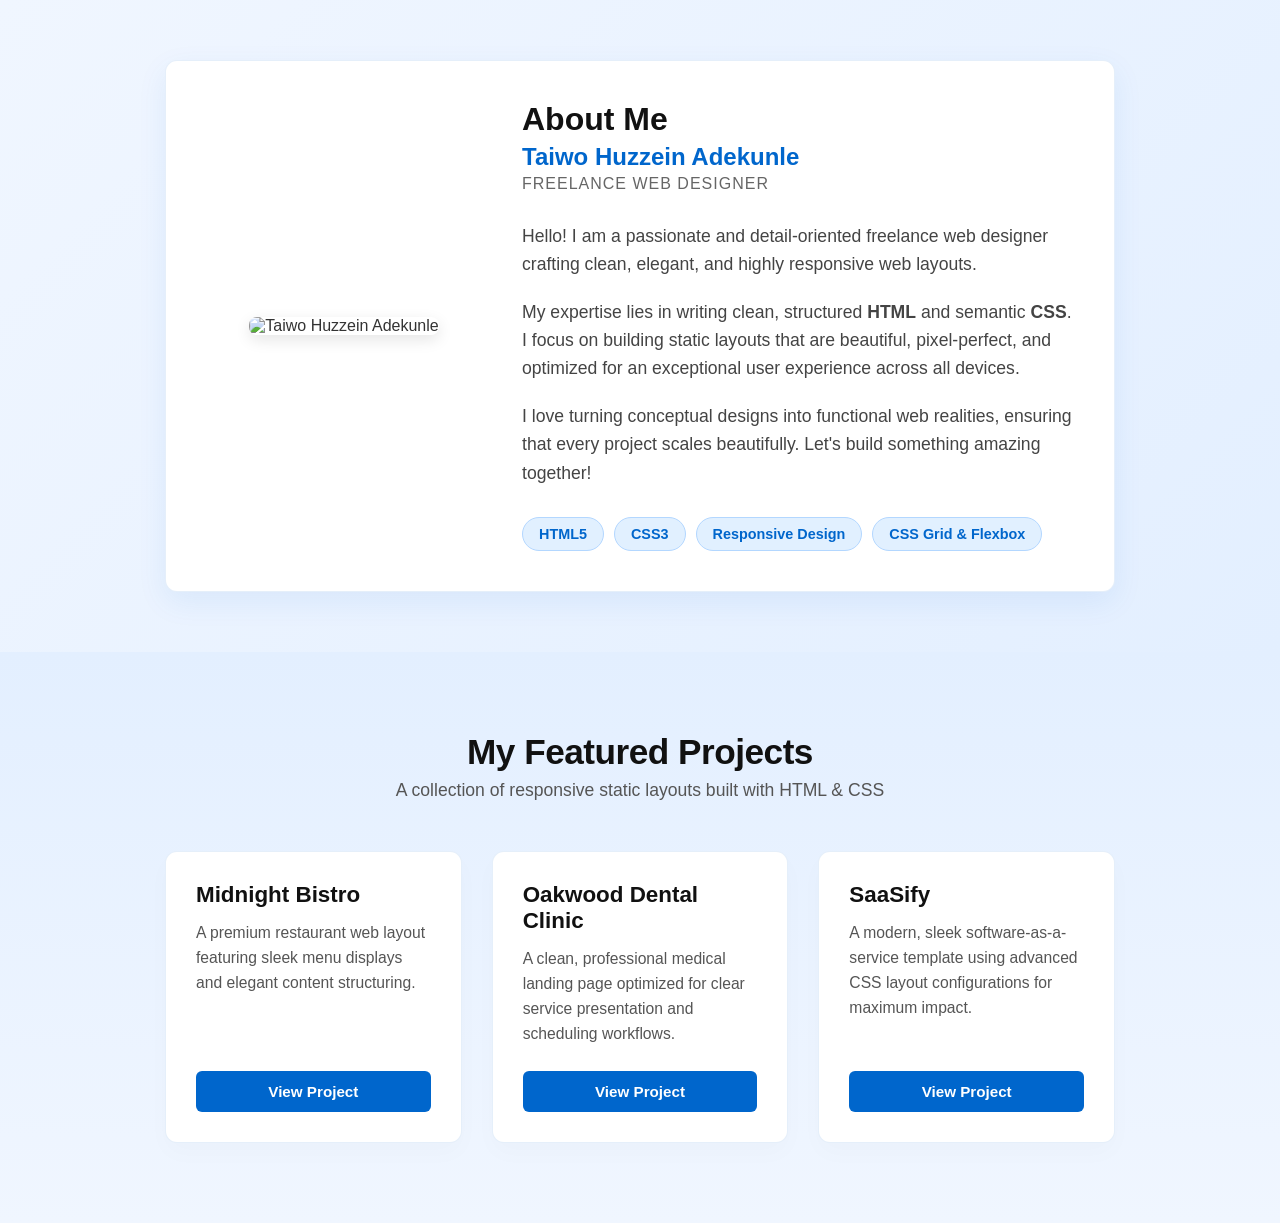
==== index.html @ 9a2b23b3 "Add files via upload" ====
<!DOCTYPE html>
<html lang="en">
<head>
    <meta charset="UTF-8">
    <meta name="viewport" content="width=device-width, initial-scale=1.0">
    <title>Taiwo Huzzein Adekunle | Portfolio</title>
    <link rel="stylesheet" href="style.css">
</head>
<body>

    <!-- ABOUT ME SECTION -->
    <section class="about-section">
        <div class="about-container">
            <div class="about-image">
                <!-- Drop your photo into the main folder and name it profile.jpg -->
                <img src="profile.jpg" alt="Taiwo Huzzein Adekunle">
            </div>
            <div class="about-content">
                <h2>About Me</h2>
                <h3>Taiwo Huzzein Adekunle</h3>
                <p class="subtitle">Freelance Web Designer</p>
                <p>
                    Hello! I am a passionate and detail-oriented freelance web designer crafting clean, elegant, and highly responsive web layouts.
                </p>
                <p>
                    My expertise lies in writing clean, structured <strong>HTML</strong> and semantic <strong>CSS</strong>. I focus on building static layouts that are beautiful, pixel-perfect, and optimized for an exceptional user experience across all devices.
                </p>
                <p>
                    I love turning conceptual designs into functional web realities, ensuring that every project scales beautifully. Let's build something amazing together!
                </p>
                <div class="about-skills">
                    <span>HTML5</span>
                    <span>CSS3</span>
                    <span>Responsive Design</span>
                    <span>CSS Grid & Flexbox</span>
                </div>
            </div>
        </div>
    </section>

    <!-- PROJECTS SECTION -->
    <section class="projects-section">
        <div class="projects-container">
            <h2>My Featured Projects</h2>
            <p class="section-subtitle">A collection of responsive static layouts built with HTML & CSS</p>

            <div class="projects-grid">
                <!-- Project 1: Midnight Bistro -->
                <div class="project-card">
                    <div class="project-info">
                        <h3>Midnight Bistro</h3>
                        <p>A premium restaurant web layout featuring sleek menu displays and elegant content structuring.</p>
                        <a href="midnight-bistro/index.html" class="project-link" target="_blank">View Project</a>
                    </div>
                </div>

                <!-- Project 2: Oakwood Dental -->
                <div class="project-card">
                    <div class="project-info">
                        <h3>Oakwood Dental Clinic</h3>
                        <p>A clean, professional medical landing page optimized for clear service presentation and scheduling workflows.</p>
                        <a href="oakwood-dental/index.html" class="project-link" target="_blank">View Project</a>
                    </div>
                </div>

                <!-- Project 3: SaaSify -->
                <div class="project-card">
                    <div class="project-info">
                        <h3>SaaSify</h3>
                        <p>A modern, sleek software-as-a-service template using advanced CSS layout configurations for maximum impact.</p>
                        <a href="saasify/index.html" class="project-link" target="_blank">View Project</a>
                    </div>
                </div>
            </div>
        </div>
    </section>

</body>
</html>
---- style.css ----
/* General Reset */
* {
    margin: 0;
    padding: 0;
    box-sizing: border-box;
}

/* About Section Styling */
/* About Section Styling */
.about-section {
    padding: 60px 20px;
    /* Beautiful, bright soft blue gradient */
    background: linear-gradient(135deg, #f0f6ff 0%, #e3efff 100%);
    font-family: 'Segoe UI', Tahoma, Geneva, Verdana, sans-serif;
    color: #333;
}

.about-container {
    max-width: 950px;
    margin: 0 auto;
    background: #ffffff; /* Crisp white card so it stands out */
    padding: 40px;
    border-radius: 12px;
    box-shadow: 0 10px 30px rgba(0, 102, 204, 0.08);
    border: 1px solid rgba(0, 102, 204, 0.1);
    display: flex;
    align-items: center;
    gap: 40px;
}

.about-image {
    flex: 1;
    min-width: 250px;
    text-align: center;
}

.about-image img {
    width: 100%;
    max-width: 300px;
    height: auto;
    border-radius: 8px;
    box-shadow: 0 5px 15px rgba(0,0,0,0.1);
    object-fit: cover;
}

.about-content {
    flex: 2;
}

.about-content h2 {
    font-size: 2rem;
    color: #111;
    margin-bottom: 5px;
}

.about-content h3 {
    font-size: 1.5rem;
    color: #0066cc;
    margin: 5px 0 0 0;
    font-weight: 600;
}

.about-content .subtitle {
    font-size: 1rem;
    color: #666;
    text-transform: uppercase;
    letter-spacing: 1px;
    margin-bottom: 25px;
    font-weight: 500;
}

.about-content p {
    font-size: 1.1rem;
    line-height: 1.6;
    margin-bottom: 20px;
    color: #444;
}

.about-skills {
    margin-top: 30px;
    display: flex;
    flex-wrap: wrap;
    gap: 10px;
}

.about-skills span {
    background-color: #e1f0ff;
    color: #0066cc;
    padding: 8px 16px;
    border-radius: 20px;
    font-size: 0.9rem;
    font-weight: 600;
    border: 1px solid #b3d7ff;
}

/* Projects Section Styling */
.projects-section {
    padding: 80px 20px;
    /* Continuing the beautiful bright blue background */
    background: linear-gradient(180deg, #e3efff 0%, #f0f6ff 100%);
    font-family: 'Segoe UI', Tahoma, Geneva, Verdana, sans-serif;
}

.projects-container {
    max-width: 950px;
    margin: 0 auto;
}

.projects-container h2 {
    font-size: 2.2rem;
    color: #111;
    text-align: center;
    margin-bottom: 8px;
    letter-spacing: -0.5px;
}

.projects-container .section-subtitle {
    font-size: 1.1rem;
    color: #555;
    text-align: center;
    margin-bottom: 50px;
}

/* CSS Grid for Project Cards */
.projects-grid {
    display: grid;
    grid-template-columns: repeat(auto-fit, minmax(280px, 1fr));
    gap: 30px;
}

/* Enhanced Card Styling */
.project-card {
    background: #ffffff; /* Crisp white cards to match the About card */
    border: 1px solid rgba(0, 102, 204, 0.1);
    border-radius: 12px;
    overflow: hidden;
    transition: transform 0.4s cubic-bezier(0.16, 1, 0.3, 1), box-shadow 0.4s cubic-bezier(0.16, 1, 0.3, 1);
    display: flex;
    flex-direction: column;
    box-shadow: 0 10px 25px rgba(0, 0, 0, 0.02);
}

/* Hover lift effect for interactivity */
.project-card:hover {
    transform: translateY(-8px);
    box-shadow: 0 20px 35px rgba(0, 102, 204, 0.12);
    border-color: #0066cc;
}

.project-info {
    padding: 30px;
    display: flex;
    flex-direction: column;
    flex-grow: 1;
}

.project-info h3 {
    font-size: 1.4rem;
    color: #111;
    margin: 0 0 12px 0;
    font-weight: 600;
}

.project-info p {
    font-size: 0.98rem;
    color: #555;
    line-height: 1.6;
    margin-bottom: 25px;
    flex-grow: 1;
}

/* View Project Button */
.project-link {
    display: inline-block;
    text-align: center;
    background-color: #0066cc;
    color: #ffffff;
    padding: 12px 20px;
    border-radius: 6px;
    text-decoration: none;
    font-weight: 600;
    font-size: 0.95rem;
    transition: background-color 0.2s ease, transform 0.2s ease;
}

.project-link:hover {
    background-color: #004c99;
}

.project-link:active {
    transform: scale(0.98);
}

/* Responsive View */
@media (max-width: 768px) {
    .about-container {
        flex-direction: column;
        text-align: center;
        padding: 30px 20px;
        gap: 25px;
    }
    .about-skills {
        justify-content: center;
    }
}
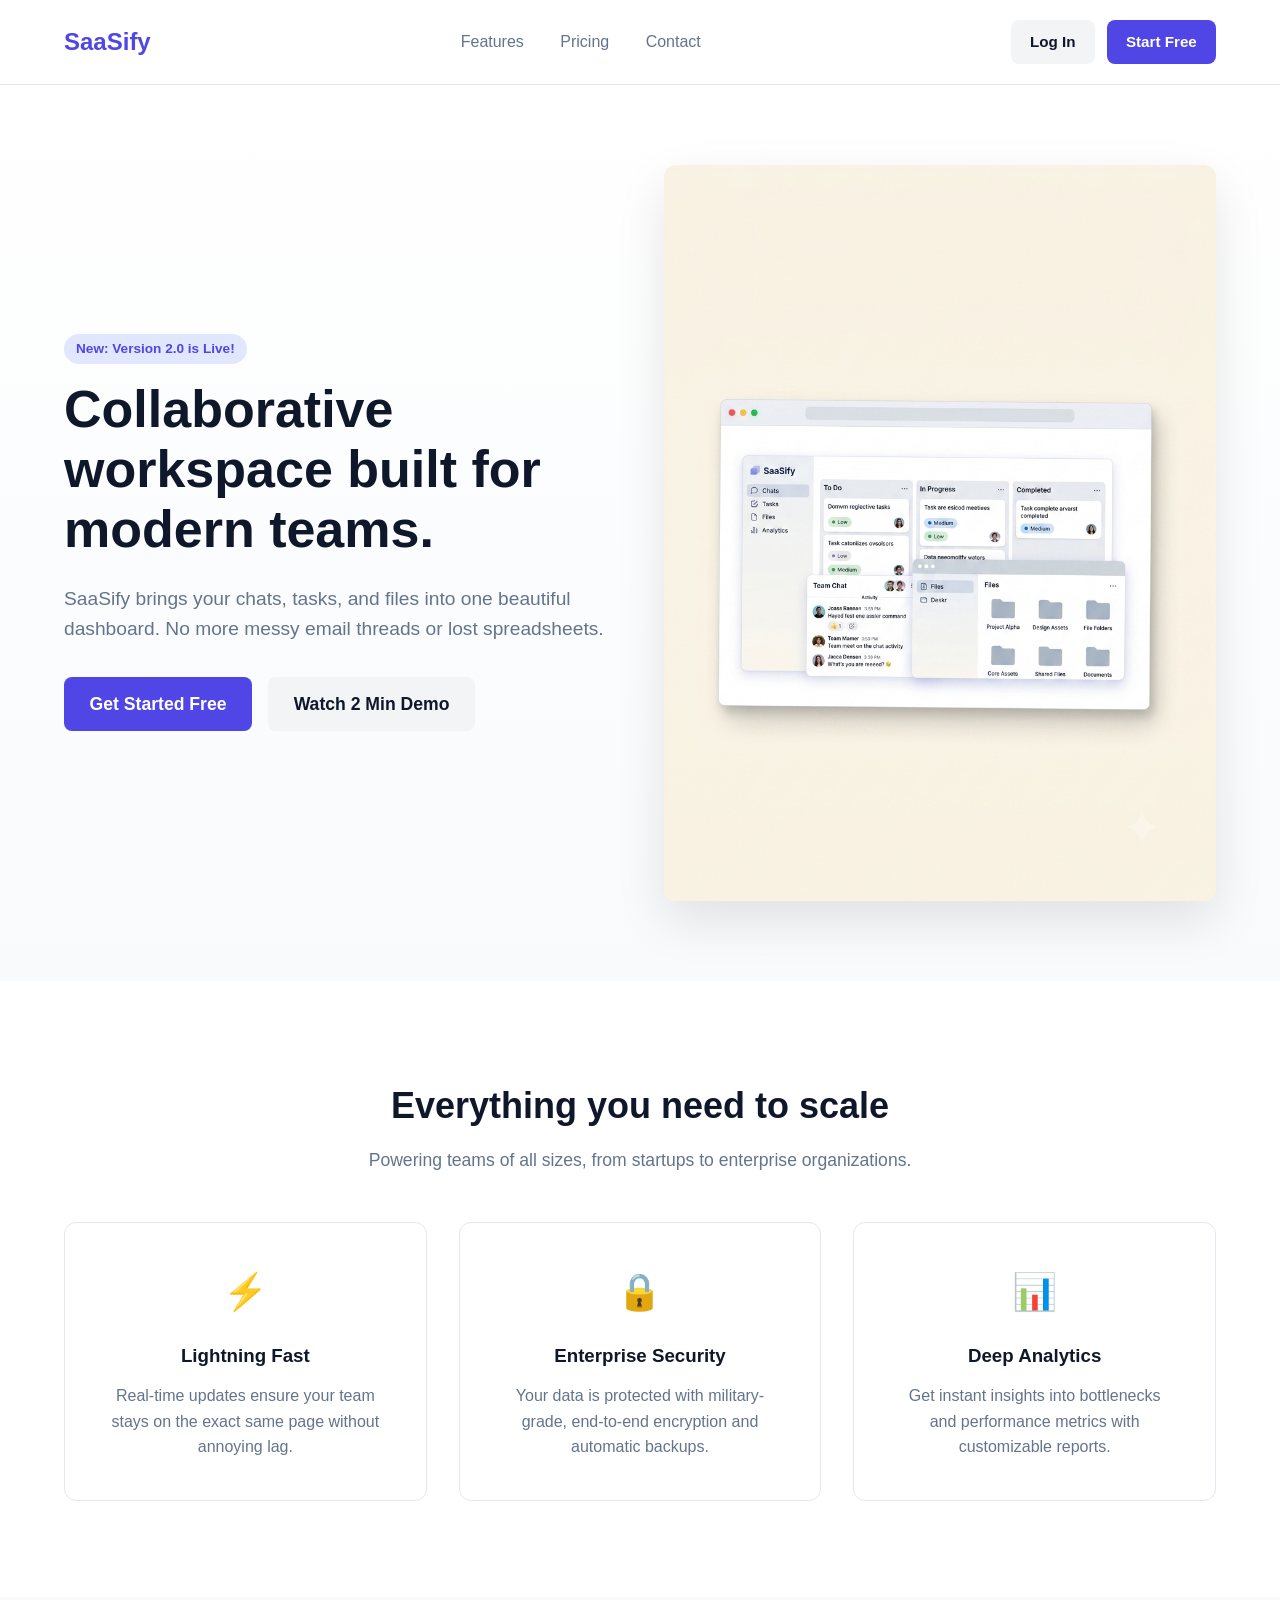
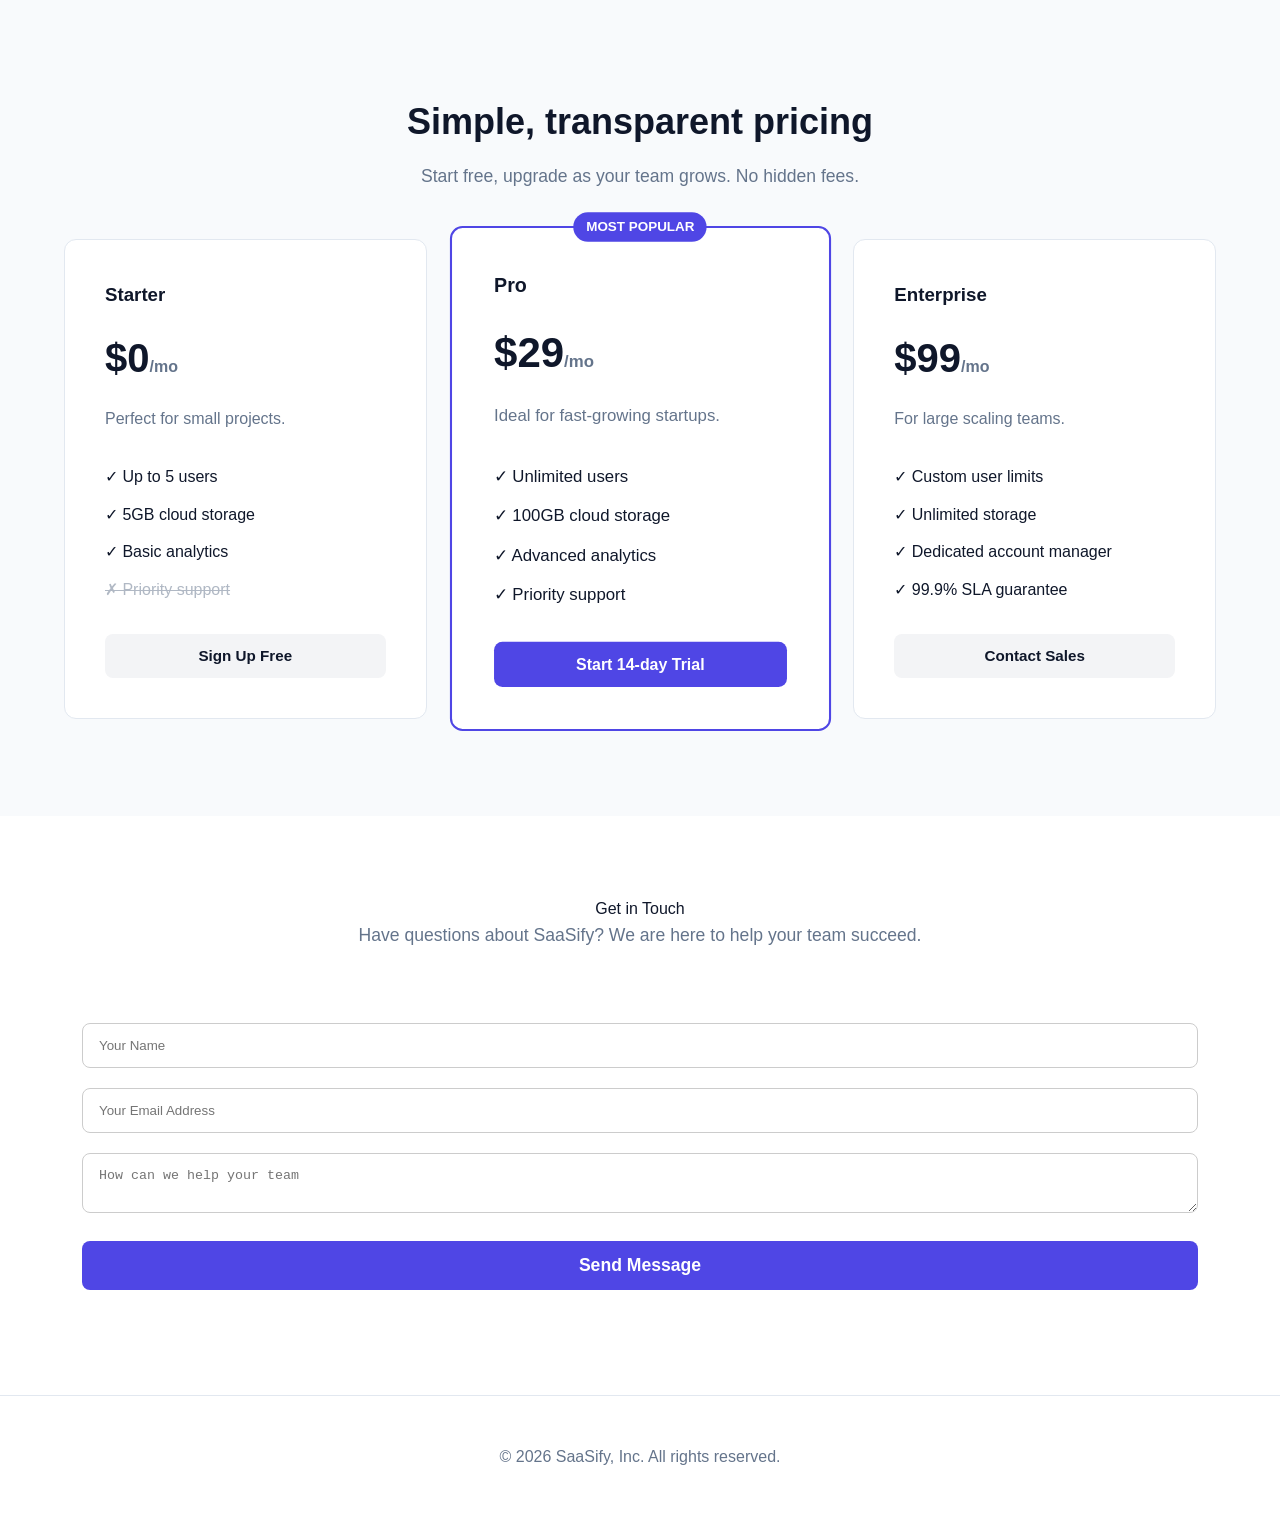
==== commit ecb447a2: "Add files via upload" ====
--- a/index.html
+++ b/index.html
@@ -1,79 +1,149 @@
 <!DOCTYPE html>
 <html lang="en">
 <head>
-    <meta charset="UTF-8">
-    <meta name="viewport" content="width=device-width, initial-scale=1.0">
-    <title>Taiwo Huzzein Adekunle | Portfolio</title>
-    <link rel="stylesheet" href="style.css">
+  <meta charset="UTF-8">
+  <meta name="viewport" content="width=device-width, initial-scale=1.0">
+  <title>SaaSify - Streamline Your Team's Workflow</title>
+  <link rel="stylesheet" href="style.css">
 </head>
 <body>
 
-    <!-- ABOUT ME SECTION -->
-    <section class="about-section">
-        <div class="about-container">
-            <div class="about-image">
-                <!-- Drop your photo into the main folder and name it profile.jpg -->
-                <img src="profile.jpg" alt="Taiwo Huzzein Adekunle">
-            </div>
-            <div class="about-content">
-                <h2>About Me</h2>
-                <h3>Taiwo Huzzein Adekunle</h3>
-                <p class="subtitle">Freelance Web Designer</p>
-                <p>
-                    Hello! I am a passionate and detail-oriented freelance web designer crafting clean, elegant, and highly responsive web layouts.
-                </p>
-                <p>
-                    My expertise lies in writing clean, structured <strong>HTML</strong> and semantic <strong>CSS</strong>. I focus on building static layouts that are beautiful, pixel-perfect, and optimized for an exceptional user experience across all devices.
-                </p>
-                <p>
-                    I love turning conceptual designs into functional web realities, ensuring that every project scales beautifully. Let's build something amazing together!
-                </p>
-                <div class="about-skills">
-                    <span>HTML5</span>
-                    <span>CSS3</span>
-                    <span>Responsive Design</span>
-                    <span>CSS Grid & Flexbox</span>
-                </div>
-            </div>
+  <header class="navbar">
+    <div class="logo">SaaSify</div>
+    <nav class="nav-links">
+      <a href="#features">Features</a>
+      <a href="#pricing">Pricing</a>
+      <a href="#contact">Contact</a>
+    </nav>
+    <div class="nav-actions">
+      <a href="#" class="btn btn-secondary">Log In</a>
+      <a href="#" class="btn btn-primary">Start Free</a>
+    </div>
+  </header>
+
+  <section class="hero">
+    <div class="container hero-grid">
+      <div class="hero-content">
+        <span class="badge">New: Version 2.0 is Live!</span>
+        <h1>Collaborative workspace built for modern teams.</h1>
+        <p>SaaSify brings your chats, tasks, and files into one beautiful dashboard. No more messy email threads or lost spreadsheets.</p>
+        <div class="hero-buttons">
+          <a href="#pricing" class="btn btn-primary btn-large">Get Started Free</a>
+          <a href="#" class="btn btn-secondary btn-large">Watch 2 Min Demo</a>
         </div>
-    </section>
+      </div>
+      <div class="hero-visual">
+        <img src="saasify-image.PNG" alt="SaaSify Platform Dashboard Mockup" class="mockup-img">
+        </div>
+      </div>
+    </div>
+  </section>
 
-    <!-- PROJECTS SECTION -->
-    <section class="projects-section">
-        <div class="projects-container">
-            <h2>My Featured Projects</h2>
-            <p class="section-subtitle">A collection of responsive static layouts built with HTML & CSS</p>
+  <section id="features" class="features">
+    <div class="container text-center">
+      <h2>Everything you need to scale</h2>
+      <p class="subtitle">Powering teams of all sizes, from startups to enterprise organizations.</p>
 
-            <div class="projects-grid">
-                <!-- Project 1: Midnight Bistro -->
-                <div class="project-card">
-                    <div class="project-info">
-                        <h3>Midnight Bistro</h3>
-                        <p>A premium restaurant web layout featuring sleek menu displays and elegant content structuring.</p>
-                        <a href="midnight-bistro/index.html" class="project-link" target="_blank">View Project</a>
-                    </div>
-                </div>
+      <div class="features-grid">
+        <div class="feature-card">
+          <div class="icon-box">⚡</div>
+          <h3>Lightning Fast</h3>
+          <p>Real-time updates ensure your team stays on the exact same page without annoying lag.</p>
+        </div>
+        <div class="feature-card">
+          <div class="icon-box">🔒</div>
+          <h3>Enterprise Security</h3>
+          <p>Your data is protected with military-grade, end-to-end encryption and automatic backups.</p>
+        </div>
+        <div class="feature-card">
+          <div class="icon-box">📊</div>
+          <h3>Deep Analytics</h3>
+          <p>Get instant insights into bottlenecks and performance metrics with customizable reports.</p>
+        </div>
+      </div>
+    </div>
+  </section>
 
-                <!-- Project 2: Oakwood Dental -->
-                <div class="project-card">
-                    <div class="project-info">
-                        <h3>Oakwood Dental Clinic</h3>
-                        <p>A clean, professional medical landing page optimized for clear service presentation and scheduling workflows.</p>
-                        <a href="oakwood-dental/index.html" class="project-link" target="_blank">View Project</a>
-                    </div>
-                </div>
+  <section id="pricing" class="pricing">
+    <div class="container">
+      <div class="text-center">
+        <h2>Simple, transparent pricing</h2>
+        <p class="subtitle">Start free, upgrade as your team grows. No hidden fees.</p>
+      </div>
 
-                <!-- Project 3: SaaSify -->
-                <div class="project-card">
-                    <div class="project-info">
-                        <h3>SaaSify</h3>
-                        <p>A modern, sleek software-as-a-service template using advanced CSS layout configurations for maximum impact.</p>
-                        <a href="saasify/index.html" class="project-link" target="_blank">View Project</a>
-                    </div>
-                </div>
-            </div>
+      <div class="pricing-grid">
+        <div class="pricing-card">
+          <h3>Starter</h3>
+          <div class="price">$0<span>/mo</span></div>
+          <p class="card-desc">Perfect for small projects.</p>
+          <ul class="pricing-features">
+            <li>✓ Up to 5 users</li>
+            <li>✓ 5GB cloud storage</li>
+            <li>✓ Basic analytics</li>
+            <li class="disabled">✗ Priority support</li>
+          </ul>
+          <a href="#" class="btn btn-secondary full-width">Sign Up Free</a>
         </div>
-    </section>
+
+        <div class="pricing-card popular">
+          <div class="popular-tag">Most Popular</div>
+          <h3>Pro</h3>
+          <div class="price">$29<span>/mo</span></div>
+          <p class="card-desc">Ideal for fast-growing startups.</p>
+          <ul class="pricing-features">
+            <li>✓ Unlimited users</li>
+            <li>✓ 100GB cloud storage</li>
+            <li>✓ Advanced analytics</li>
+            <li>✓ Priority support</li>
+          </ul>
+          <a href="#" class="btn btn-primary full-width">Start 14-day Trial</a>
+        </div>
+
+        <div class="pricing-card">
+          <h3>Enterprise</h3>
+          <div class="price">$99<span>/mo</span></div>
+          <p class="card-desc">For large scaling teams.</p>
+          <ul class="pricing-features">
+            <li>✓ Custom user limits</li>
+            <li>✓ Unlimited storage</li>
+            <li>✓ Dedicated account manager</li>
+            <li>✓ 99.9% SLA guarantee</li>
+          </ul>
+          <a href="#" class="btn btn-secondary full-width">Contact Sales</a>
+        </div>
+      </div>
+    </div>
+  </section>
+
+<!-- contact section-->
+<section id="contact" class="contact-section">
+  <div class="container text-center>"
+    <h2 class="section-title">Get in Touch</h2>
+    <p class="subtitle">Have questions about SaaSify? We are here to help your team succeed.</p>
+
+    
+  <dive class="contact-wrapper">
+    <form class="contact-form">
+      <div class="form-group">
+        <input type="text" placeholder="Your Name" required class="form-input">
+      </div>
+      <div class="form-group">
+        <input type="email" placeholder="Your Email Address" required class="form-input">
+      </div>
+      <div class="form-group">
+        <!-- Added the form-input class here -->
+        <textarea placeholder="How can we help your team" required class="form-input"></textarea>
+      </div>
+      <button type="submit" class="btn btn-primary btn-large">Send Message</button>
+    </form>
+</dive> <!-- This closes contact-wrapper. The extra </div> after this is removed.-->
+
+</section>
+
+  <footer class="footer">
+    <p>&copy; 2026 SaaSify, Inc. All rights reserved.</p>
+  </footer>
+
 
 </body>
 </html>
--- a/style.css
+++ b/style.css
@@ -1,209 +1,484 @@
-/* General Reset */
+/* --- 1. Variables & Global Styles --- */
+:root {
+  --primary: #4f46e5;
+  --primary-hover: #4338ca;
+  --secondary-bg: #f3f4f6;
+  --dark: #0f172a;
+  --light-gray: #f8fafc;
+  --muted: #64748b;
+  --white: #ffffff;
+  --border: #e2e8f0;
+  --max-width: 1200px;
+}
+
 * {
-    margin: 0;
-    padding: 0;
-    box-sizing: border-box;
-}
-
-/* About Section Styling */
-/* About Section Styling */
-.about-section {
-    padding: 60px 20px;
-    /* Beautiful, bright soft blue gradient */
-    background: linear-gradient(135deg, #f0f6ff 0%, #e3efff 100%);
-    font-family: 'Segoe UI', Tahoma, Geneva, Verdana, sans-serif;
-    color: #333;
-}
-
-.about-container {
-    max-width: 950px;
-    margin: 0 auto;
-    background: #ffffff; /* Crisp white card so it stands out */
-    padding: 40px;
-    border-radius: 12px;
-    box-shadow: 0 10px 30px rgba(0, 102, 204, 0.08);
-    border: 1px solid rgba(0, 102, 204, 0.1);
+  margin: 0;
+  padding: 0;
+  box-sizing: border-box;
+}
+
+html {
+  scroll-behavior: smooth;
+}
+
+body {
+  font-family: -apple-system, BlinkMacSystemFont, "Segoe UI", Roboto, sans-serif;
+  color: var(--dark);
+  background-color: var(--white);
+  line-height: 1.6;
+}
+
+.container {
+  width: 90%;
+  max-width: var(--max-width);
+  margin: 0 auto;
+}
+
+.text-center {
+  text-align: center;
+}
+
+
+h2 {
+  font-size: 2.25rem;
+  font-weight: 800;
+  margin-bottom: 0.75rem;
+}
+
+.subtitle {
+  color: var(--muted);
+  font-size: 1.1rem;
+  margin-bottom: 3rem;
+}
+
+/* --- 2. Buttons --- */
+.btn {
+  display: inline-block;
+  padding: 0.6rem 1.2rem;
+  border-radius: 8px;
+  font-weight: 600;
+  text-decoration: none;
+  font-size: 0.95rem;
+  transition: all 0.2s ease-in-out;
+}
+
+.btn-primary {
+  background-color: var(--primary);
+  color: var(--white);
+}
+
+.btn-primary:hover {
+  background-color: var(--primary-hover);
+}
+
+.btn-secondary {
+  background-color: var(--secondary-bg);
+  color: var(--dark);
+}
+
+.btn-secondary:hover {
+  background-color: #e5e7eb;
+}
+
+.btn-large {
+  padding: 0.8rem 1.6rem;
+  font-size: 1.1rem;
+}
+
+.full-width {
+  display: block;
+  text-align: center;
+}
+
+/* --- 3. Navigation Bar --- */
+.navbar {
+  display: flex;
+  justify-content: space-between;
+  align-items: center;
+  padding: 1.25rem 5%;
+  background-color: var(--white);
+  border-bottom: 1px solid var(--border);
+  position: sticky;
+  top: 0;
+  z-index: 100;
+}
+
+.logo {
+  font-size: 1.5rem;
+  font-weight: 800;
+  color: var(--primary);
+}
+
+.nav-links a {
+  text-decoration: none;
+  color: var(--muted);
+  margin: 0 1rem;
+  font-weight: 500;
+  transition: color 0.2s;
+}
+
+.nav-links a:hover {
+  color: var(--dark);
+}
+
+.nav-actions {
+  display: flex;
+  gap: 0.75rem;
+}
+
+/* --- 4. Hero Section --- */
+.hero {
+  padding: 5rem 0;
+  background: linear-gradient(180deg, var(--white) 0%, var(--light-gray) 100%);
+}
+
+.hero-grid {
+  display: grid;
+  grid-template-columns: 1fr;
+  gap: 3rem;
+  align-items: center;
+}
+
+.badge {
+  display: inline-block;
+  background-color: #e0e7ff;
+  color: var(--primary);
+  padding: 0.25rem 0.75rem;
+  border-radius: 100px;
+  font-size: 0.85rem;
+  font-weight: 600;
+  margin-bottom: 1rem;
+}
+
+.hero-content h1 {
+  font-size: 2.75rem;
+  font-weight: 800;
+  line-height: 1.15;
+  margin-bottom: 1.5rem;
+}
+
+.hero-content p {
+  color: var(--muted);
+  font-size: 1.2rem;
+  margin-bottom: 2rem;
+}
+
+.hero-buttons {
+  display: flex;
+  gap: 1rem;
+  flex-wrap: wrap;
+}
+
+/* Mockup CSS (Simplified Visual Representation) */
+.hero-visual {
+  width: 100%;
+}
+
+.dashboard-mockup {
+  background-color: var(--white);
+  border-radius: 12px;
+  border: 1px solid var(--border);
+  box-shadow: 0 25px 50px -12px rgba(0, 0, 0, 0.15);
+  overflow: hidden;
+}
+
+.mockup-header {
+  background-color: #f1f5f9;
+  padding: 0.75rem;
+  display: flex;
+  gap: 6px;
+  border-bottom: 1px solid var(--border);
+}
+
+.mockup-header .dot {
+  width: 10px;
+  height: 10px;
+  background-color: #cbd5e1;
+  border-radius: 50%;
+}
+
+.mockup-body {
+  height: 250px;
+  display: flex;
+}
+
+.mockup-body .sidebar {
+  width: 60px;
+  background-color: #f8fafc;
+  border-right: 1px solid var(--border);
+}
+
+.mockup-body .content-block {
+  flex-grow: 1;
+  padding: 1.5rem;
+  display: flex;
+  flex-direction: column;
+  gap: 1rem;
+}
+
+.chart-placeholder {
+  height: 60%;
+  background-color: #e0e7ff;
+  border-radius: 8px;
+}
+
+.text-placeholder {
+  height: 20%;
+  background-color: #f1f5f9;
+  border-radius: 6px;
+}
+
+/* --- 5. Features Section --- */
+.features {
+  padding: 6rem 0;
+}
+
+.features-grid {
+  display: grid;
+  grid-template-columns: 1fr;
+  gap: 2rem;
+}
+
+.feature-card {
+  padding: 2.5rem;
+  border-radius: 12px;
+  border: 1px solid var(--border);
+  transition: box-shadow 0.3s;
+}
+
+.feature-card:hover {
+  box-shadow: 0 10px 25px -5px rgba(0,0,0,0.05);
+}
+
+.icon-box {
+  font-size: 2.25rem;
+  margin-bottom: 1.25rem;
+}
+
+.feature-card h3 {
+  margin-bottom: 0.75rem;
+}
+
+.feature-card p {
+  color: var(--muted);
+}
+
+/* --- 6. Pricing Section --- */
+.pricing {
+  padding: 6rem 0;
+  background-color: var(--light-gray);
+}
+
+.pricing-grid {
+  display: grid;
+  grid-template-columns: 1fr;
+  gap: 2rem;
+  align-items: center;
+  margin-top: 3rem;
+}
+
+.pricing-card {
+  background-color: var(--white);
+  border-radius: 12px;
+  border: 1px solid var(--border);
+  padding: 2.5rem;
+  position: relative;
+  transition: transform 0.2s;
+}
+
+.pricing-card.popular {
+  border: 2.5px solid var(--primary);
+  transform: scale(1.05);
+}
+
+.popular-tag {
+  position: absolute;
+  top: -15px;
+  left: 50%;
+  transform: translateX(-50%);
+  background-color: var(--primary);
+  color: var(--white);
+  padding: 0.25rem 0.75rem;
+  font-size: 0.8rem;
+  font-weight: 700;
+  border-radius: 100px;
+  text-transform: uppercase;
+}
+
+.price {
+  font-size: 2.5rem;
+  font-weight: 800;
+  margin: 1rem 0;
+}
+
+.price span {
+  font-size: 1rem;
+  color: var(--muted);
+}
+
+.card-desc {
+  color: var(--muted);
+  margin-bottom: 2rem;
+}
+
+.pricing-features {
+  list-style: none;
+  margin-bottom: 2rem;
+}
+
+.pricing-features li {
+  margin-bottom: 0.75rem;
+  font-weight: 500;
+}
+
+.pricing-features li.disabled {
+  color: var(--muted);
+  text-decoration: line-through;
+  opacity: 0.5;
+}
+
+/* --- 7. Footer --- */
+.footer {
+  text-align: center;
+  padding: 3rem 0;
+  border-top: 1px solid var(--border);
+  color: var(--muted);
+}
+
+/* --- 8. Media Queries (Responsiveness) --- */
+
+/* Tablets and Up (768px+) */
+@media (min-width: 768px) {
+  .hero-grid {
+    grid-template-columns: 1fr 1fr; /* Side-by-side Hero on Tablet */
+  }
+
+  .hero-content h1 {
+    font-size: 3.25rem;
+  }
+
+  .features-grid {
+    grid-template-columns: repeat(3, 1fr); /* 3 column layout for features */
+  }
+}
+
+/* Desktops and Up (1024px+) */
+@media (min-width: 1024px) {
+  .pricing-grid {
+    grid-template-columns: repeat(3, 1fr); /* 3 column layout for pricing cards */
+  }
+}
+/* Small Screens Mobile Only (< 768px) */
+@media (max-width: 767px) {
+  .nav-links, .nav-actions {
+    display: none; /* Hides desktop navbar links */
+  }
+
+  /* Add top padding so the fixed header doesn't cover the top badge */
+  .hero {
+    padding-top: 100px; 
+  }
+
+  .hero-content h1 {
+    font-size: 2rem; /* Reduces font size slightly so text wraps cleanly */
+    line-height: 1.25;
+  }
+
+  .pricing-card.popular {
+    transform: none;
+  }
+
+  .hero-visual {
+    width: 100%;
     display: flex;
+    justify-content: center;
     align-items: center;
-    gap: 40px;
-}
-
-.about-image {
-    flex: 1;
-    min-width: 250px;
-    text-align: center;
-}
-
-.about-image img {
+  }
+
+  .mockup-img {
     width: 100%;
-    max-width: 300px;
+    max-width: 100%;
     height: auto;
-    border-radius: 8px;
-    box-shadow: 0 5px 15px rgba(0,0,0,0.1);
-    object-fit: cover;
-}
-
-.about-content {
-    flex: 2;
-}
-
-.about-content h2 {
-    font-size: 2rem;
-    color: #111;
-    margin-bottom: 5px;
-}
-
-.about-content h3 {
-    font-size: 1.5rem;
-    color: #0066cc;
-    margin: 5px 0 0 0;
-    font-weight: 600;
-}
-
-.about-content .subtitle {
-    font-size: 1rem;
-    color: #666;
-    text-transform: uppercase;
-    letter-spacing: 1px;
-    margin-bottom: 25px;
-    font-weight: 500;
-}
-
-.about-content p {
-    font-size: 1.1rem;
-    line-height: 1.6;
-    margin-bottom: 20px;
-    color: #444;
-}
-
-.about-skills {
-    margin-top: 30px;
-    display: flex;
-    flex-wrap: wrap;
-    gap: 10px;
-}
-
-.about-skills span {
-    background-color: #e1f0ff;
-    color: #0066cc;
-    padding: 8px 16px;
-    border-radius: 20px;
-    font-size: 0.9rem;
-    font-weight: 600;
-    border: 1px solid #b3d7ff;
-}
-
-/* Projects Section Styling */
-.projects-section {
-    padding: 80px 20px;
-    /* Continuing the beautiful bright blue background */
-    background: linear-gradient(180deg, #e3efff 0%, #f0f6ff 100%);
-    font-family: 'Segoe UI', Tahoma, Geneva, Verdana, sans-serif;
-}
-
-.projects-container {
-    max-width: 950px;
-    margin: 0 auto;
-}
-
-.projects-container h2 {
-    font-size: 2.2rem;
-    color: #111;
-    text-align: center;
-    margin-bottom: 8px;
-    letter-spacing: -0.5px;
-}
-
-.projects-container .section-subtitle {
-    font-size: 1.1rem;
-    color: #555;
-    text-align: center;
-    margin-bottom: 50px;
-}
-
-/* CSS Grid for Project Cards */
-.projects-grid {
-    display: grid;
-    grid-template-columns: repeat(auto-fit, minmax(280px, 1fr));
-    gap: 30px;
-}
-
-/* Enhanced Card Styling */
-.project-card {
-    background: #ffffff; /* Crisp white cards to match the About card */
-    border: 1px solid rgba(0, 102, 204, 0.1);
-    border-radius: 12px;
-    overflow: hidden;
-    transition: transform 0.4s cubic-bezier(0.16, 1, 0.3, 1), box-shadow 0.4s cubic-bezier(0.16, 1, 0.3, 1);
-    display: flex;
-    flex-direction: column;
-    box-shadow: 0 10px 25px rgba(0, 0, 0, 0.02);
-}
-
-/* Hover lift effect for interactivity */
-.project-card:hover {
-    transform: translateY(-8px);
-    box-shadow: 0 20px 35px rgba(0, 102, 204, 0.12);
-    border-color: #0066cc;
-}
-
-.project-info {
-    padding: 30px;
-    display: flex;
-    flex-direction: column;
-    flex-grow: 1;
-}
-
-.project-info h3 {
-    font-size: 1.4rem;
-    color: #111;
-    margin: 0 0 12px 0;
-    font-weight: 600;
-}
-
-.project-info p {
-    font-size: 0.98rem;
-    color: #555;
-    line-height: 1.6;
-    margin-bottom: 25px;
-    flex-grow: 1;
-}
-
-/* View Project Button */
-.project-link {
-    display: inline-block;
-    text-align: center;
-    background-color: #0066cc;
-    color: #ffffff;
-    padding: 12px 20px;
-    border-radius: 6px;
-    text-decoration: none;
-    font-weight: 600;
-    font-size: 0.95rem;
-    transition: background-color 0.2s ease, transform 0.2s ease;
-}
-
-.project-link:hover {
-    background-color: #004c99;
-}
-
-.project-link:active {
-    transform: scale(0.98);
-}
-
-/* Responsive View */
-@media (max-width: 768px) {
-    .about-container {
-        flex-direction: column;
-        text-align: center;
-        padding: 30px 20px;
-        gap: 25px;
-    }
-    .about-skills {
-        justify-content: center;
-    }
-}
-
-
-
-
+  }
+}
+
+/* Adjusts the container holding the image */
+.hero-visual {
+  width: 100%;
+  display: flex;
+  justify-content: center;
+  align-items: center;
+}
+
+/* Forces the image to fit its container and adds styling */
+.mockup-img {
+  width: 100%;
+  max-width: 100%; /* Keeps it from spilling out of its column */
+  height: auto;     /* Keeps the image proportional */
+  display: block;
+  border-radius: 12px; /* Smooths the corners */
+
+  /* Adds a premium drop shadow for depth */
+  box-shadow: 0 20px 50px rgba(0, 0, 0, 0.1);
+}
+
+.hero {
+  background-color: #f7f3e8;
+}
+
+/* contact section */
+/* Contact Section Styling */
+.contact-section {
+  padding: 80px 20px;
+  background-color: #ffffff;
+  text-align: center; /* Forces everything to center */
+}
+
+.contact-section h2,
+.contact-section p {
+  text-align: center;
+  margin-left: auto;
+  margin-right: auto;
+}
+
+.contact-wrapper {
+  max-width: 600px;
+  margin: 40px auto 0 auto;
+  padding: 30px;
+  /* REMOVED the cream background so it matches the rest of the page layout */
+  box-sizing: border-box;
+}
+
+.contact-form {
+  display: flex;
+  flex-direction: column;
+  gap: 20px;
+}
+
+.form-group {
+  width: 100%;
+}
+
+.form-input {
+  width: 100%;
+  padding: 14px 16px;
+  border: 1px solid #ccc;
+  border-radius: 8px;
+  background-color: #ffffff;
+  box-sizing: border-box;
+}
+
+.form-input:focus {
+  border-color: #002244;
+}
+
+.contact-form .btn-primary {
+  width: 100%;
+  padding: 14px;
+  border: none;
+  border-radius: 8px;
+  cursor: pointer;
+}
+
+
+  
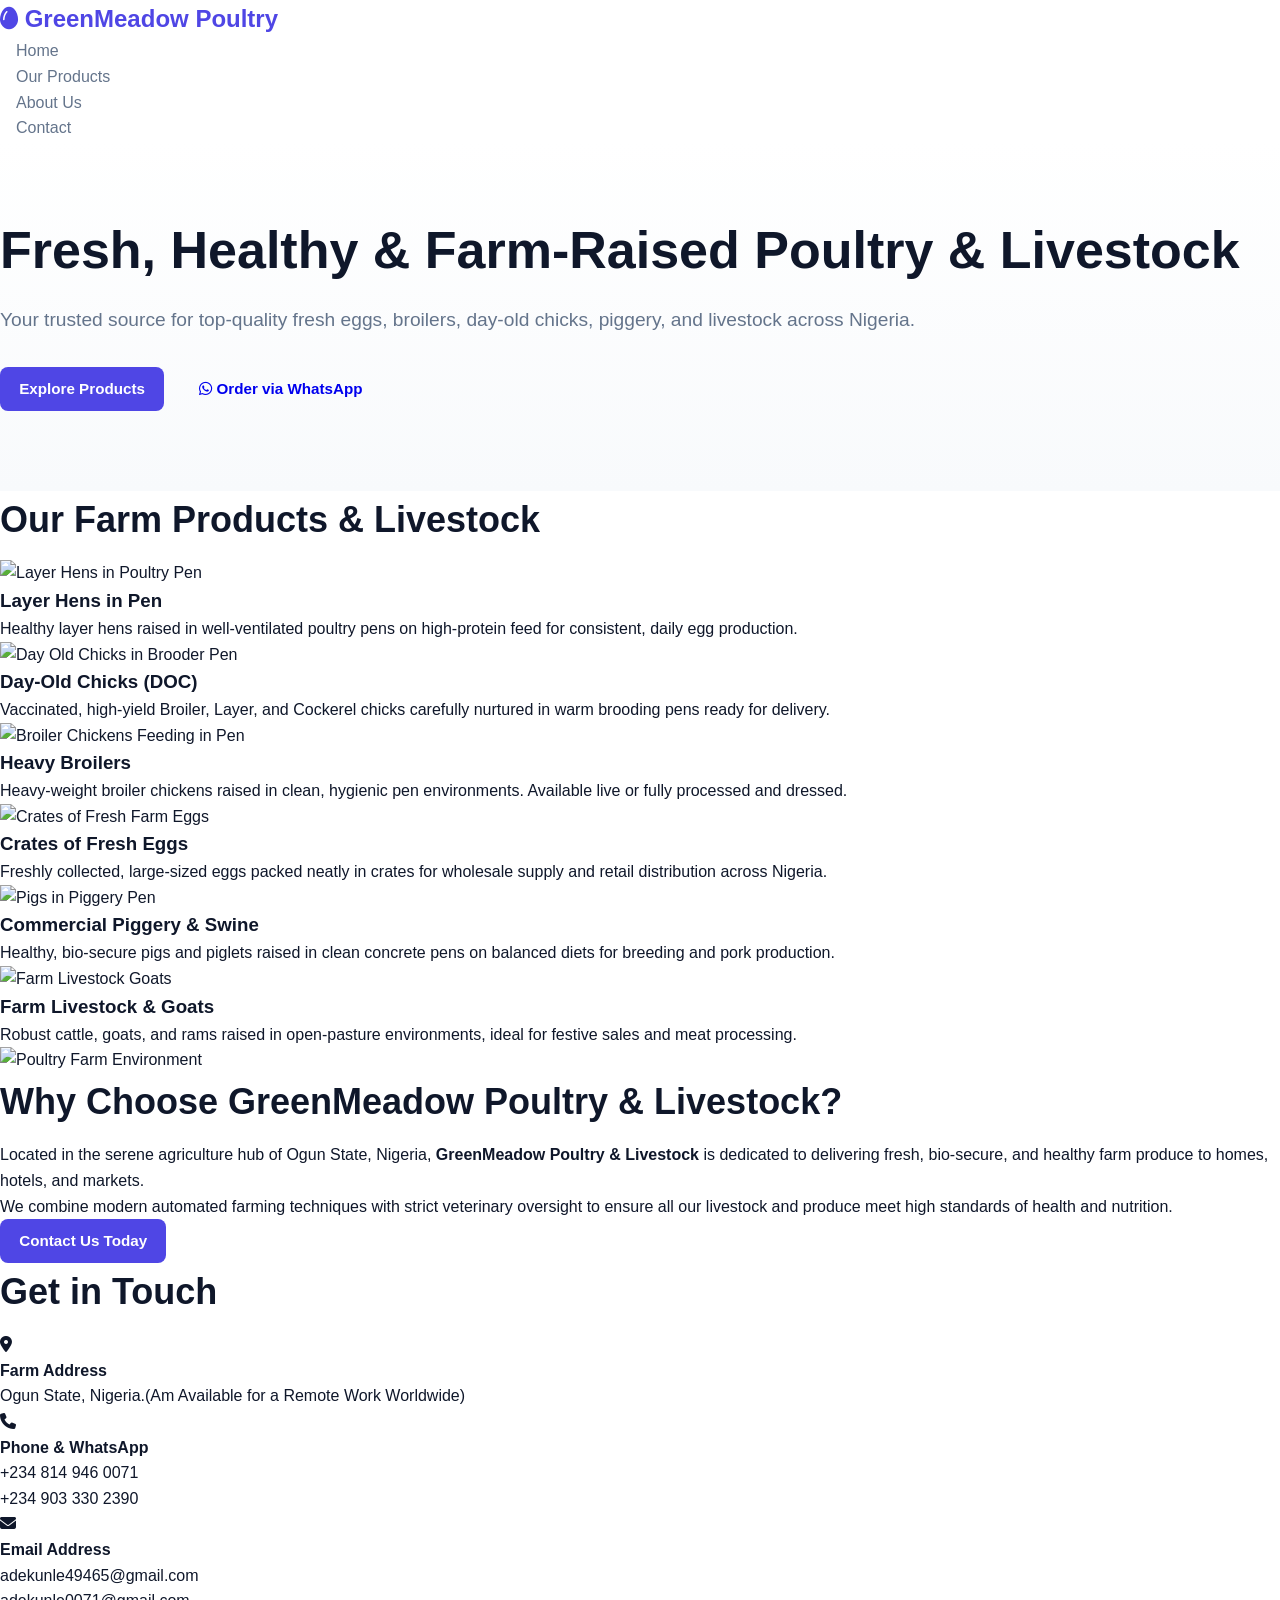
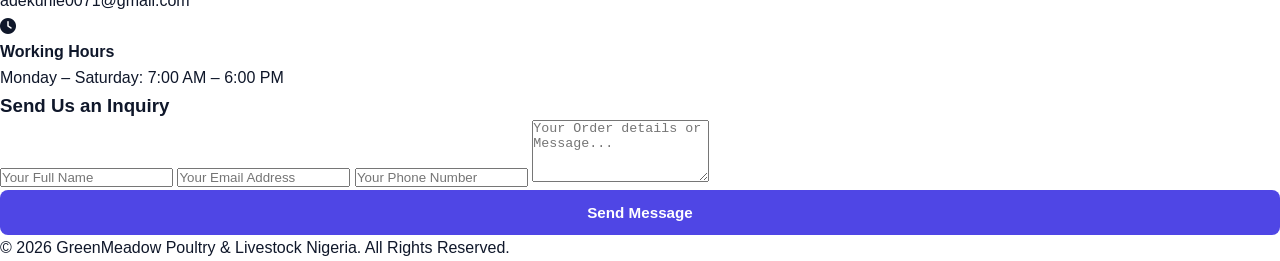
==== commit 96f15291: "Add files via upload" ====
--- a/index.html
+++ b/index.html
@@ -1,151 +1,185 @@
 <!DOCTYPE html>
 <html lang="en">
 <head>
-  <meta charset="UTF-8">
-  <meta name="viewport" content="width=device-width, initial-scale=1.0">
-  <title>SaaSify - Streamline Your Team's Workflow</title>
-  <link rel="stylesheet" href="style.css">
+    <meta charset="UTF-8">
+    <meta name="viewport" content="width=device-width, initial-scale=1.0">
+    <title>GreenMeadow Poultry & Livestock - Quality Fresh Eggs, Birds & Livestock in Nigeria</title>
+    
+    <!-- Google Fonts -->
+    <link href="https://fonts.googleapis.com/css2?family=Poppins:wght@300;400;600;700&display=swap" rel="stylesheet">
+    
+    <!-- Font Awesome Icons -->
+    <link rel="stylesheet" href="https://cdnjs.cloudflare.com/ajax/libs/font-awesome/6.4.0/css/all.min.css">
+    
+    <!-- External Stylesheet -->
+    <link rel="stylesheet" href="style.css">
 </head>
 <body>
 
-  <header class="navbar">
-    <div class="logo">SaaSify</div>
-    <nav class="nav-links">
-      <a href="#features">Features</a>
-      <a href="#pricing">Pricing</a>
-      <a href="#contact">Contact</a>
-    </nav>
-    <div class="nav-actions">
-      <a href="#" class="btn btn-secondary">Log In</a>
-      <a href="#" class="btn btn-primary">Start Free</a>
-    </div>
-  </header>
+    <!-- NAVBAR -->
+    <header>
+        <nav>
+            <div class="logo">
+                <i class="fa-solid fa-egg"></i> GreenMeadow Poultry
+            </div>
+            <ul class="nav-links">
+                <li><a href="#home">Home</a></li>
+                <li><a href="#products">Our Products</a></li>
+                <li><a href="#about">About Us</a></li>
+                <li><a href="#contact">Contact</a></li>
+            </ul>
+        </nav>
+    </header>
 
-  <section class="hero">
-    <div class="container hero-grid">
-      <div class="hero-content">
-        <span class="badge">New: Version 2.0 is Live!</span>
-        <h1>Collaborative workspace built for modern teams.</h1>
-        <p>SaaSify brings your chats, tasks, and files into one beautiful dashboard. No more messy email threads or lost spreadsheets.</p>
-        <div class="hero-buttons">
-          <a href="#pricing" class="btn btn-primary btn-large">Get Started Free</a>
-          <a href="#" class="btn btn-secondary btn-large">Watch 2 Min Demo</a>
+    <!-- HERO SECTION -->
+    <section class="hero" id="home">
+        <div class="hero-content">
+            <h1>Fresh, Healthy & Farm-Raised Poultry & Livestock</h1>
+            <p>Your trusted source for top-quality fresh eggs, broilers, day-old chicks, piggery, and livestock across Nigeria.</p>
+            <div class="hero-buttons">
+                <a href="#products" class="btn btn-primary">Explore Products</a>
+                <a href="https://wa.me/2348012345678" target="_blank" class="btn btn-whatsapp">
+                    <i class="fa-brands fa-whatsapp"></i> Order via WhatsApp
+                </a>
+            </div>
         </div>
-      </div>
-      <div class="hero-visual">
-        <img src="saasify-image.PNG" alt="SaaSify Platform Dashboard Mockup" class="mockup-img">
+    </section>
+
+    <!-- PRODUCTS SECTION -->
+    <section id="products">
+        <h2 class="section-title">Our Farm Products & Livestock</h2>
+        <div class="products-grid">
+            
+            <!-- LAYERS IN PEN -->
+            <div class="product-card">
+                <img src="https://www.livipoultryequipment.com/wp-content/uploads/2019/10/2-19-10.jpg" alt="Layer Hens in Poultry Pen">
+                <div class="product-info">
+                    <h3>Layer Hens in Pen</h3>
+                    <p>Healthy layer hens raised in well-ventilated poultry pens on high-protein feed for consistent, daily egg production.</p>
+                </div>
+            </div>
+
+            <!-- DAY-OLD CHICKS -->
+            <div class="product-card">
+                <img src="https://encrypted-tbn0.gstatic.com/images?q=tbn:ANd9GcS8fGas6pVHNjqebfz9V6av9u4gWYmMPsEgzqqfpcSJWzbdLnoH3lyCEzAj&s=10" alt="Day Old Chicks in Brooder Pen">
+                <div class="product-info">
+                    <h3>Day-Old Chicks (DOC)</h3>
+                    <p>Vaccinated, high-yield Broiler, Layer, and Cockerel chicks carefully nurtured in warm brooding pens ready for delivery.</p>
+                </div>
+            </div>
+                 
+            <!-- BROILERS IN PEN -->
+            <div class="product-card">
+                <img src="https://media.istockphoto.com/id/1270392109/photo/indoors-chicken-farm-chicken-feeding-farm-for-growing-broiler-chickens.jpg?s=612x612&w=0&k=20&c=pFmjRb2W7dbC2qEjN8gbTzsl-wjj0aezJMUmZPFOj5s=" alt="Broiler Chickens Feeding in Pen">
+                <div class="product-info">
+                    <h3>Heavy Broilers</h3>
+                    <p>Heavy-weight broiler chickens raised in clean, hygienic pen environments. Available live or fully processed and dressed.</p>
+                </div>
+            </div>
+
+            <!-- CRATES OF EGGS -->
+            <div class="product-card">
+                <img src="https://encrypted-tbn0.gstatic.com/images?q=tbn:ANd9GcTkRyB21kKnmB1xfvRElOkMhkqlzX9eGsRFbeLTdn98sNUofwBPoLFmWt8&s=10" alt="Crates of Fresh Farm Eggs">
+                <div class="product-info">
+                    <h3>Crates of Fresh Eggs</h3>
+                    <p>Freshly collected, large-sized eggs packed neatly in crates for wholesale supply and retail distribution across Nigeria.</p>
+                </div>
+            </div>
+
+            <!-- PIGGERY & SWINE IN PEN -->
+            <div class="product-card">
+                <img src="https://www.kmacims.com.ng/wp-content/uploads/2021/04/PIGGERY-AND-PORK-PRODUCTION2.jpg" alt="Pigs in Piggery Pen">
+                <div class="product-info">
+                    <h3>Commercial Piggery & Swine</h3>
+                    <p>Healthy, bio-secure pigs and piglets raised in clean concrete pens on balanced diets for breeding and pork production.</p>
+                </div>
+            </div>
+
+            <!-- LIVESTOCK & GOATS -->
+            <div class="product-card">
+                <img src="https://d1jcea4y7xhp7l.cloudfront.net/2019/03/Goat.jpg" alt="Farm Livestock Goats">
+                <div class="product-info">
+                    <h3>Farm Livestock & Goats</h3>
+                    <p>Robust cattle, goats, and rams raised in open-pasture environments, ideal for festive sales and meat processing.</p>
+                </div>
+            </div>
+
         </div>
-      </div>
-    </div>
-  </section>
+    </section>
+    <!-- ABOUT SECTION -->
+    <section id="about" class="about-section">
+        <div class="about-container">
+            <div class="about-img">
+                <img src="https://images.unsplash.com/photo-1500595046743-cd271d694d30?auto=format&fit=crop&w=800&q=80" alt="Poultry Farm Environment">
+            </div>
+            <div class="about-text">
+                <h2>Why Choose GreenMeadow Poultry & Livestock?</h2>
+                <p>Located in the serene agriculture hub of Ogun State, Nigeria, <strong>GreenMeadow Poultry & Livestock</strong> is dedicated to delivering fresh, bio-secure, and healthy farm produce to homes, hotels, and markets.</p>
+                <p>We combine modern automated farming techniques with strict veterinary oversight to ensure all our livestock and produce meet high standards of health and nutrition.</p>
+                <a href="#contact" class="btn btn-primary about-btn">Contact Us Today</a>
+            </div>
+        </div>
+    </section>
 
-  <section id="features" class="features">
-    <div class="container text-center">
-      <h2>Everything you need to scale</h2>
-      <p class="subtitle">Powering teams of all sizes, from startups to enterprise organizations.</p>
+    <!-- CONTACT & LOCATION SECTION -->
+    <section id="contact">
+        <h2 class="section-title">Get in Touch</h2>
+        <div class="contact-container">
+            
+            <div class="contact-info">
+                <div class="info-item">
+                    <i class="fa-solid fa-location-dot"></i>
+                    <div>
+                        <h4>Farm Address</h4>
+                        <p>Ogun State, Nigeria.(Am Available for a Remote Work Worldwide)</p>
+                    </div>
+                </div>
 
-      <div class="features-grid">
-        <div class="feature-card">
-          <div class="icon-box">⚡</div>
-          <h3>Lightning Fast</h3>
-          <p>Real-time updates ensure your team stays on the exact same page without annoying lag.</p>
+                <div class="info-item">
+                    <i class="fa-solid fa-phone"></i>
+                    <div>
+                        <h4>Phone & WhatsApp</h4>
+                        <p>+234 814 946 0071</p>
+                        <p>+234 903 330 2390</p>
+                    </div>
+                </div>
+
+                <div class="info-item">
+                    <i class="fa-solid fa-envelope"></i>
+                    <div>
+                        <h4>Email Address</h4>
+                        <p>adekunle49465@gmail.com</p>
+                        <p>adekunle0071@gmail.com</p>
+                    </div>
+                </div>
+
+                <div class="info-item">
+                    <i class="fa-solid fa-clock"></i>
+                    <div>
+                        <h4>Working Hours</h4>
+                        <p>Monday – Saturday: 7:00 AM – 6:00 PM</p>
+                    </div>
+                </div>
+            </div>
+
+            <div class="contact-form">
+                <form action="#" method="POST" onsubmit="event.preventDefault(); alert('Thank you! Your message has been sent.');">
+                    <h3>Send Us an Inquiry</h3>
+                    <input type="text" placeholder="Your Full Name" required>
+                    <input type="email" placeholder="Your Email Address" required>
+                    <input type="tel" placeholder="Your Phone Number" required>
+                    <textarea rows="4" placeholder="Your Order details or Message..." required></textarea>
+                    <button type="submit" class="btn btn-primary">Send Message</button>
+                </form>
+            </div>
+
         </div>
-        <div class="feature-card">
-          <div class="icon-box">🔒</div>
-          <h3>Enterprise Security</h3>
-          <p>Your data is protected with military-grade, end-to-end encryption and automatic backups.</p>
-        </div>
-        <div class="feature-card">
-          <div class="icon-box">📊</div>
-          <h3>Deep Analytics</h3>
-          <p>Get instant insights into bottlenecks and performance metrics with customizable reports.</p>
-        </div>
-      </div>
-    </div>
-  </section>
+    </section>
 
-  <section id="pricing" class="pricing">
-    <div class="container">
-      <div class="text-center">
-        <h2>Simple, transparent pricing</h2>
-        <p class="subtitle">Start free, upgrade as your team grows. No hidden fees.</p>
-      </div>
-
-      <div class="pricing-grid">
-        <div class="pricing-card">
-          <h3>Starter</h3>
-          <div class="price">$0<span>/mo</span></div>
-          <p class="card-desc">Perfect for small projects.</p>
-          <ul class="pricing-features">
-            <li>✓ Up to 5 users</li>
-            <li>✓ 5GB cloud storage</li>
-            <li>✓ Basic analytics</li>
-            <li class="disabled">✗ Priority support</li>
-          </ul>
-          <a href="#" class="btn btn-secondary full-width">Sign Up Free</a>
-        </div>
-
-        <div class="pricing-card popular">
-          <div class="popular-tag">Most Popular</div>
-          <h3>Pro</h3>
-          <div class="price">$29<span>/mo</span></div>
-          <p class="card-desc">Ideal for fast-growing startups.</p>
-          <ul class="pricing-features">
-            <li>✓ Unlimited users</li>
-            <li>✓ 100GB cloud storage</li>
-            <li>✓ Advanced analytics</li>
-            <li>✓ Priority support</li>
-          </ul>
-          <a href="#" class="btn btn-primary full-width">Start 14-day Trial</a>
-        </div>
-
-        <div class="pricing-card">
-          <h3>Enterprise</h3>
-          <div class="price">$99<span>/mo</span></div>
-          <p class="card-desc">For large scaling teams.</p>
-          <ul class="pricing-features">
-            <li>✓ Custom user limits</li>
-            <li>✓ Unlimited storage</li>
-            <li>✓ Dedicated account manager</li>
-            <li>✓ 99.9% SLA guarantee</li>
-          </ul>
-          <a href="#" class="btn btn-secondary full-width">Contact Sales</a>
-        </div>
-      </div>
-    </div>
-  </section>
-
-<!-- contact section-->
-<section id="contact" class="contact-section">
-  <div class="container text-center>"
-    <h2 class="section-title">Get in Touch</h2>
-    <p class="subtitle">Have questions about SaaSify? We are here to help your team succeed.</p>
-
-    
-  <dive class="contact-wrapper">
-    <form class="contact-form">
-      <div class="form-group">
-        <input type="text" placeholder="Your Name" required class="form-input">
-      </div>
-      <div class="form-group">
-        <input type="email" placeholder="Your Email Address" required class="form-input">
-      </div>
-      <div class="form-group">
-        <!-- Added the form-input class here -->
-        <textarea placeholder="How can we help your team" required class="form-input"></textarea>
-      </div>
-      <button type="submit" class="btn btn-primary btn-large">Send Message</button>
-    </form>
-</dive> <!-- This closes contact-wrapper. The extra </div> after this is removed.-->
-
-</section>
-
-  <footer class="footer">
-    <p>&copy; 2026 SaaSify, Inc. All rights reserved.</p>
-  </footer>
-
+    <!-- FOOTER -->
+    <footer>
+        <p>&copy; 2026 GreenMeadow Poultry & Livestock Nigeria. All Rights Reserved.</p>
+    </footer>
 
 </body>
-</html>
-
-
+</html>
